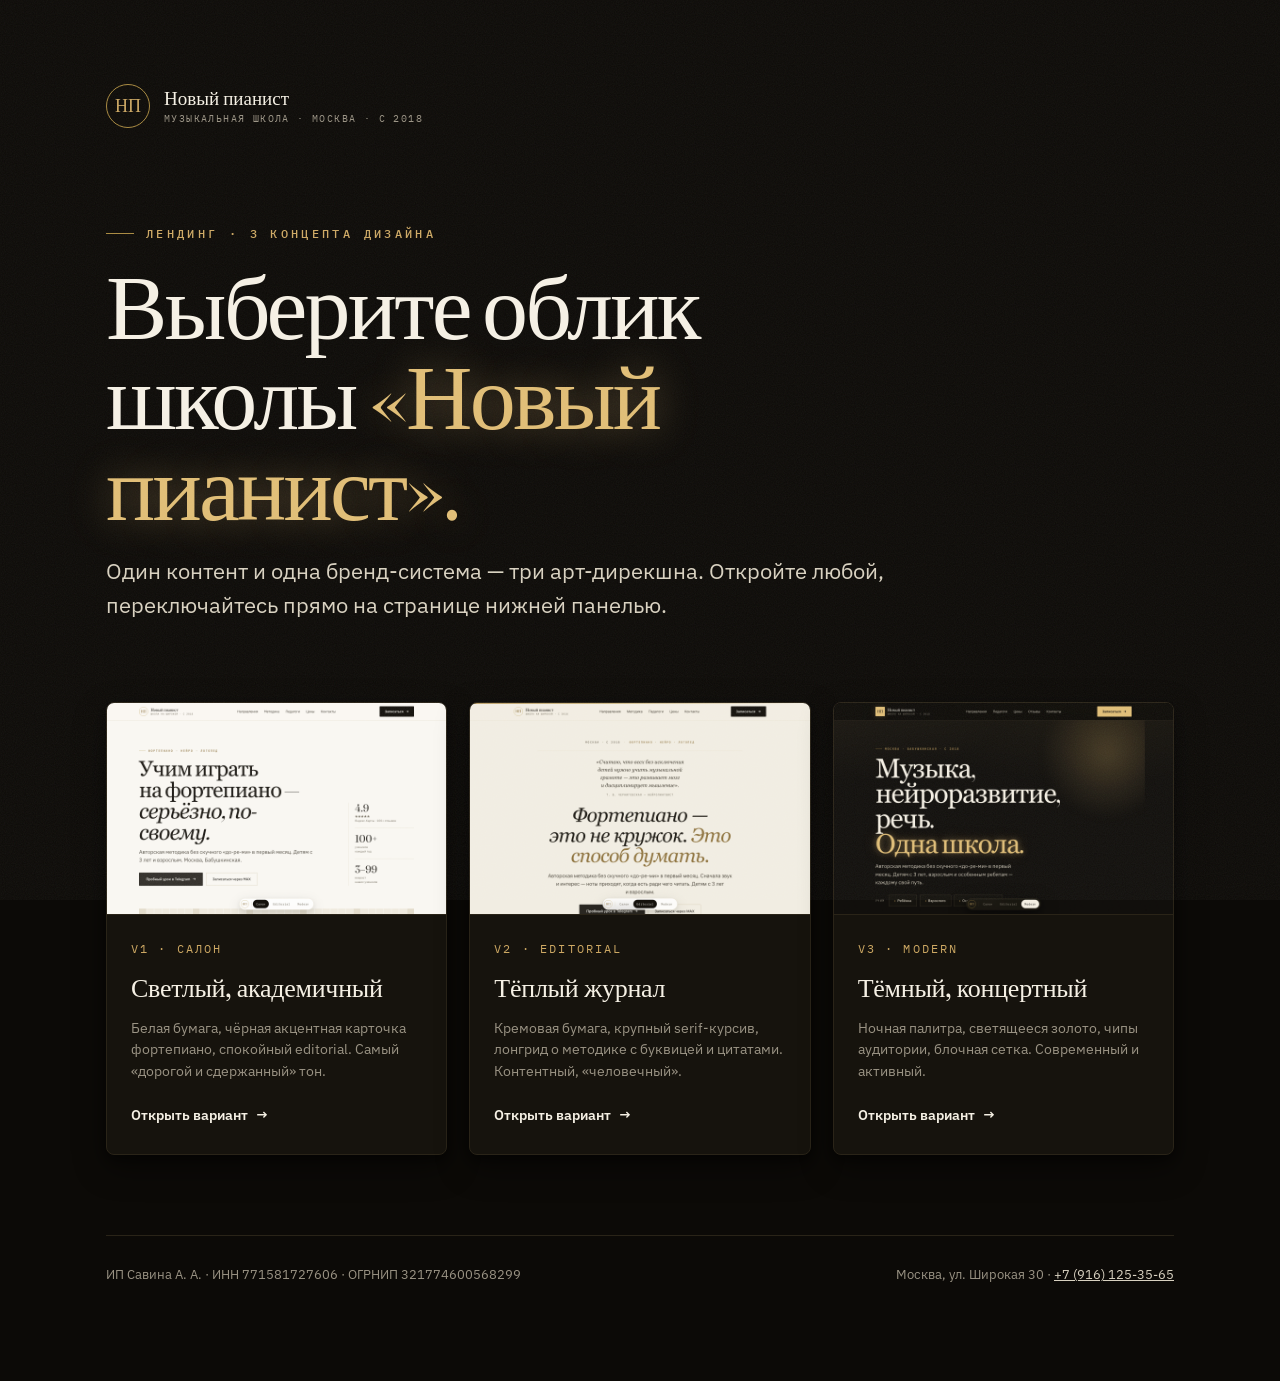
==== index.html @ da0b1c7b "Лендинг «Новый пианист» — демо 3 концептов (Салон / Editorial / Modern)" ====
<!doctype html>
<html lang="ru" data-theme="dark">
<head>
<meta charset="utf-8">
<meta name="viewport" content="width=device-width,initial-scale=1">
<title>Новый пианист — лендинг, 3 концепта дизайна</title>
<meta name="description" content="Демо лендинга музыкальной школы «Новый пианист»: три концепта на выбор — Салон, Editorial, Modern.">
<link rel="preconnect" href="https://fonts.googleapis.com">
<link rel="preconnect" href="https://fonts.gstatic.com" crossorigin>
<link rel="stylesheet" href="./prototypes/_shared/tokens.css">
<link rel="stylesheet" href="./prototypes/_shared/base.css">
<style>
  body { padding-bottom: 0; }
  .cover { max-width: 1180px; margin: 0 auto; padding: clamp(40px,7vw,84px) clamp(20px,5vw,56px) 96px; }
  .cover-head { display: flex; align-items: center; gap: 14px; margin-bottom: clamp(48px,8vw,96px); }
  .cover-mark { width: 44px; height: 44px; display: grid; place-items: center; flex: none; font-family: 'Fraunces', serif; font-weight: 500; font-size: 18px; color: var(--gold); border: 1px solid var(--gold-soft); border-radius: 50%; }
  .cover-brand { font-family: 'Fraunces', serif; font-size: 19px; line-height: 1.1; display: flex; flex-direction: column; }
  .cover-brand small { font-family: 'IBM Plex Mono', monospace; font-size: 10px; letter-spacing: .14em; text-transform: uppercase; color: var(--hint); margin-top: 4px; }
  .cover-hero { max-width: 820px; margin-bottom: clamp(48px,7vw,80px); }
  .cover-hero .h1 { margin-bottom: 22px; }
  .cover-hero .gold-glow { color: var(--gold-bright); text-shadow: 0 0 40px color-mix(in srgb, var(--gold-bright) 45%, transparent); }
  .cards { display: grid; grid-template-columns: repeat(3, 1fr); gap: 22px; }
  .vcard { display: flex; flex-direction: column; text-decoration: none; color: var(--fg); border: 1px solid var(--border); border-radius: 8px; overflow: hidden; background: var(--card); box-shadow: var(--shadow-md); transition: transform .3s cubic-bezier(.2,.8,.2,1), box-shadow .3s, border-color .3s; }
  .vcard:hover { transform: translateY(-8px); box-shadow: var(--shadow-lg); border-color: var(--gold-soft); }
  .vcard-shot { aspect-ratio: 16/10; overflow: hidden; border-bottom: 1px solid var(--border); background: var(--bg-deep); }
  .vcard-shot img { width: 100%; height: 100%; object-fit: cover; object-position: top center; display: block; transition: transform .5s cubic-bezier(.2,.8,.2,1); }
  .vcard:hover .vcard-shot img { transform: scale(1.04); }
  .vcard-body { padding: 24px 24px 26px; }
  .vcard-k { font-family: 'IBM Plex Mono', monospace; font-size: 12px; letter-spacing: .18em; text-transform: uppercase; color: var(--gold); }
  .vcard-name { font-family: 'Fraunces', serif; font-size: 26px; font-weight: 400; margin: 10px 0 8px; letter-spacing: -.01em; }
  .vcard-desc { font-size: 14px; color: var(--hint); line-height: 1.55; margin: 0 0 18px; min-height: 64px; }
  .vcard-go { display: inline-flex; align-items: center; gap: 8px; font-weight: 600; font-size: 14px; color: var(--fg); }
  .vcard:hover .vcard-go { color: var(--gold-bright); }
  .vcard-go::after { content: "→"; transition: transform .25s; }
  .vcard:hover .vcard-go::after { transform: translateX(5px); }
  .cover-foot { margin-top: clamp(48px,7vw,80px); padding-top: 28px; border-top: 1px solid var(--border); color: var(--hint); font-size: 12.5px; line-height: 1.7; display: flex; justify-content: space-between; gap: 24px; flex-wrap: wrap; }
  .cover-foot a { color: var(--fg-soft); }
  @media (max-width: 860px) { .cards { grid-template-columns: 1fr; max-width: 460px; } .vcard-desc { min-height: 0; } }
</style>
</head>
<body>
<main class="cover">
  <div class="cover-head">
    <span class="cover-mark">НП</span>
    <span class="cover-brand">Новый пианист<small>музыкальная школа · Москва · с 2018</small></span>
  </div>

  <header class="cover-hero">
    <div class="eyebrow reveal d1">Лендинг · 3 концепта дизайна</div>
    <h1 class="h1 reveal d2">Выберите облик<br>школы <span class="gold-glow">«Новый пианист».</span></h1>
    <p class="lede reveal d3">Один контент и одна бренд-система — три арт-дирекшна. Откройте любой, переключайтесь прямо на странице нижней панелью.</p>
  </header>

  <div class="cards">
    <a class="vcard reveal d3" href="./prototypes/v1-salon/index.html">
      <div class="vcard-shot"><img src="./cover/v1-salon.png" alt="Превью варианта Салон" loading="lazy"></div>
      <div class="vcard-body">
        <div class="vcard-k">V1 · Салон</div>
        <div class="vcard-name">Светлый, академичный</div>
        <p class="vcard-desc">Белая бумага, чёрная акцентная карточка фортепиано, спокойный editorial. Самый «дорогой и сдержанный» тон.</p>
        <span class="vcard-go">Открыть вариант</span>
      </div>
    </a>
    <a class="vcard reveal d4" href="./prototypes/v2-editorial/index.html">
      <div class="vcard-shot"><img src="./cover/v2-editorial.png" alt="Превью варианта Editorial" loading="lazy"></div>
      <div class="vcard-body">
        <div class="vcard-k">V2 · Editorial</div>
        <div class="vcard-name">Тёплый журнал</div>
        <p class="vcard-desc">Кремовая бумага, крупный serif-курсив, лонгрид о методике с буквицей и цитатами. Контентный, «человечный».</p>
        <span class="vcard-go">Открыть вариант</span>
      </div>
    </a>
    <a class="vcard reveal d5" href="./prototypes/v3-modern/index.html">
      <div class="vcard-shot"><img src="./cover/v3-modern.png" alt="Превью варианта Modern" loading="lazy"></div>
      <div class="vcard-body">
        <div class="vcard-k">V3 · Modern</div>
        <div class="vcard-name">Тёмный, концертный</div>
        <p class="vcard-desc">Ночная палитра, светящееся золото, чипы аудитории, блочная сетка. Современный и активный.</p>
        <span class="vcard-go">Открыть вариант</span>
      </div>
    </a>
  </div>

  <div class="cover-foot">
    <span>ИП Савина А. А. · ИНН 771581727606 · ОГРНИП 321774600568299</span>
    <span>Москва, ул. Широкая 30 · <a href="tel:+79161253565">+7 (916) 125-35-65</a></span>
  </div>
</main>
</body>
</html>
---- prototypes/_shared/tokens.css ----
:root, :root[data-theme="light"] {
  color-scheme: light;
  --bg: #fbf9f4;
  --bg-deep: #f3efe4;
  --fg: #14110c;
  --fg-soft: #3a352b;
  --hint: #6a6354;
  --hint-dim: #8a8273;
  --card: #ffffff;
  --card-warm: #f6f1e6;
  --card-rule: #e8e0cd;
  --border: #e4dcc8;
  --sep: #c9bd9c;
  --gold: #8a6d36;
  --gold-bright: #b08c44;
  --gold-soft: #c2a868;
  --ink: #14110c;
  --danger: #b23a2e;
  --ok: #2e7d32;
  --shadow-sm: 0 1px 2px rgba(20,17,12,.04), 0 2px 8px rgba(20,17,12,.04);
  --shadow-md: 0 4px 12px rgba(20,17,12,.06), 0 12px 32px rgba(20,17,12,.08);
  --shadow-lg: 0 20px 60px rgba(20,17,12,.12), 0 8px 24px rgba(20,17,12,.08);
  --grain-opacity: 0.035;
}
:root[data-theme="dark"] {
  color-scheme: dark;
  --bg: #0c0a07;
  --bg-deep: #070503;
  --fg: #f5f0e4;
  --fg-soft: #d8d1c0;
  --hint: #9a9384;
  --hint-dim: #6f6859;
  --card: #16130d;
  --card-warm: #1c1810;
  --card-rule: #2a2418;
  --border: #2a2418;
  --sep: #4a4131;
  --gold: #cda863;
  --gold-bright: #e0bd75;
  --gold-soft: #a8893f;
  --ink: #0c0a07;
  --shadow-sm: 0 1px 2px rgba(0,0,0,.3), 0 2px 8px rgba(0,0,0,.3);
  --shadow-md: 0 4px 12px rgba(0,0,0,.4), 0 12px 32px rgba(0,0,0,.45);
  --shadow-lg: 0 24px 70px rgba(0,0,0,.6), 0 8px 24px rgba(0,0,0,.5);
  --grain-opacity: 0.06;
}
---- prototypes/_shared/base.css ----
@import url('https://fonts.googleapis.com/css2?family=Fraunces:ital,opsz,wght@0,9..144,300;0,9..144,400;0,9..144,500;0,9..144,600;1,9..144,400;1,9..144,500&family=IBM+Plex+Sans:wght@400;500;600;700&family=IBM+Plex+Mono:wght@400;500&display=swap');

*, *::before, *::after { box-sizing: border-box; }
html { scroll-behavior: smooth; -webkit-text-size-adjust: 100%; }
html, body { margin: 0; padding: 0; }
body {
  background: var(--bg);
  color: var(--fg);
  font-family: 'IBM Plex Sans', system-ui, sans-serif;
  font-size: 17px; line-height: 1.6;
  font-variant-numeric: tabular-nums lining-nums;
  -webkit-font-smoothing: antialiased;
  -moz-osx-font-smoothing: grayscale;
  text-rendering: optimizeLegibility;
  overflow-x: hidden;
  padding-bottom: 88px; /* clearance for floating .vswitch */
}

/* ---- film grain overlay (atmosphere) ---- */
body::after {
  content: ""; position: fixed; inset: 0; z-index: 9999; pointer-events: none;
  opacity: var(--grain-opacity);
  background-image: url("data:image/svg+xml,%3Csvg xmlns='http://www.w3.org/2000/svg' width='160' height='160'%3E%3Cfilter id='n'%3E%3CfeTurbulence type='fractalNoise' baseFrequency='0.9' numOctaves='3' stitchTiles='stitch'/%3E%3C/filter%3E%3Crect width='100%25' height='100%25' filter='url(%23n)'/%3E%3C/svg%3E");
  mix-blend-mode: multiply;
}
:root[data-theme="dark"] body::after { mix-blend-mode: screen; }

/* ---- type scale ---- */
.h1 {
  font-family: 'Fraunces', Georgia, serif; font-weight: 400;
  font-size: clamp(44px, 8vw, 92px); line-height: 0.98; letter-spacing: -0.03em;
  margin: 0 0 18px; font-variation-settings: "opsz" 144;
}
.h1 em { font-style: italic; font-weight: 500; }
.h2 {
  font-family: 'Fraunces', Georgia, serif; font-weight: 400;
  font-size: clamp(28px, 4vw, 44px); line-height: 1.06; letter-spacing: -0.02em;
  margin: 0 0 16px; font-variation-settings: "opsz" 72;
}
.h3 { font-size: 19px; font-weight: 600; margin: 0 0 8px; letter-spacing: -0.01em; }
.eyebrow {
  font-family: 'IBM Plex Mono', monospace; font-size: 12px; font-weight: 500;
  letter-spacing: 0.28em; text-transform: uppercase; color: var(--gold);
  margin-bottom: 18px; display: flex; align-items: center; gap: 12px;
}
.eyebrow::before {
  content: ""; width: 28px; height: 1px; background: var(--gold-soft); display: inline-block;
}
.h1-rule { height: 2px; width: 64px; background: linear-gradient(90deg, var(--gold-bright), transparent); margin: 0 0 26px; }
.section-label {
  font-family: 'IBM Plex Mono', monospace; font-size: 12px; font-weight: 500;
  letter-spacing: 0.26em; text-transform: uppercase; color: var(--gold);
}
.hint { color: var(--hint); }
.lede { font-size: clamp(18px, 2.2vw, 22px); line-height: 1.55; color: var(--fg-soft); font-weight: 400; }

.section { padding: clamp(64px, 11vw, 140px) clamp(20px, 5vw, 56px); max-width: 1280px; margin: 0 auto; }
.section-head { margin-bottom: 28px; }

/* ---- buttons ---- */
.cta-primary {
  position: relative; display: inline-flex; align-items: center; gap: 10px;
  padding: 16px 30px; background: var(--fg); color: var(--bg);
  text-decoration: none; font-weight: 600; font-size: 15px; letter-spacing: 0.01em;
  border-radius: 2px; overflow: hidden; transition: transform .25s cubic-bezier(.2,.8,.2,1), box-shadow .25s;
  box-shadow: var(--shadow-sm);
}
.cta-primary::after {
  content: "→"; transition: transform .25s cubic-bezier(.2,.8,.2,1);
}
.cta-primary:hover { transform: translateY(-2px); box-shadow: var(--shadow-md); }
.cta-primary:hover::after { transform: translateX(4px); }
.cta-secondary {
  display: inline-flex; align-items: center; gap: 8px;
  padding: 15px 26px; border: 1px solid var(--sep); color: var(--fg);
  text-decoration: none; font-weight: 500; font-size: 15px; border-radius: 2px;
  transition: border-color .25s, color .25s, background .25s;
}
.cta-secondary:hover { border-color: var(--gold); color: var(--gold); }

/* ---- reveal-on-load (staggered) ---- */
@keyframes rise { from { opacity: 0; transform: translateY(22px); } to { opacity: 1; transform: none; } }
.reveal { opacity: 0; animation: rise .9s cubic-bezier(.2,.8,.2,1) forwards; }
.reveal.d1 { animation-delay: .08s; }
.reveal.d2 { animation-delay: .18s; }
.reveal.d3 { animation-delay: .30s; }
.reveal.d4 { animation-delay: .44s; }
.reveal.d5 { animation-delay: .58s; }
@media (prefers-reduced-motion: reduce) {
  .reveal { animation: none; opacity: 1; }
  html { scroll-behavior: auto; }
}

/* ---- shared monogram (no real headshots in assets) ---- */
.teacher-mono {
  display: flex; align-items: center; justify-content: center; width: 100%; height: 100%;
  font-family: 'Fraunces', Georgia, serif; font-weight: 400; font-size: clamp(34px, 5vw, 52px);
  color: var(--gold); background:
    radial-gradient(120% 120% at 30% 20%, var(--card-warm), var(--bg-deep));
  letter-spacing: 0.04em; position: relative;
}
.teacher-mono::after {
  content: ""; position: absolute; inset: 0;
  background-image: repeating-linear-gradient(var(--card-rule) 0 1px, transparent 1px 9px);
  opacity: .35; mix-blend-mode: multiply;
}
:root[data-theme="dark"] .teacher-mono::after { mix-blend-mode: screen; opacity:.18; }
.teacher-photo:has(.teacher-mono), .founder-photo:has(.teacher-mono) { filter: none; }

/* keyboard motif divider */
.keys-rule { height: 26px; display: flex; gap: 2px; opacity: .5; }
.keys-rule i { flex: 1; background: var(--border); border-radius: 0 0 2px 2px; }
.keys-rule i:nth-child(7n+1) { background: var(--sep); }

/* ---- floating variant switcher (demo) ---- */
.vswitch {
  position: fixed; left: 50%; bottom: 22px; transform: translateX(-50%);
  z-index: 9000; display: flex; align-items: center; gap: 4px;
  padding: 6px; border-radius: 999px;
  background: color-mix(in srgb, var(--card) 88%, transparent);
  border: 1px solid var(--border); box-shadow: var(--shadow-lg);
  backdrop-filter: saturate(1.3) blur(16px);
  font-family: 'IBM Plex Mono', monospace; font-size: 12.5px;
}
.vswitch a {
  display: inline-flex; align-items: center; gap: 6px;
  padding: 8px 14px; border-radius: 999px; text-decoration: none;
  color: var(--hint); letter-spacing: .04em; transition: color .2s, background .2s;
  white-space: nowrap;
}
.vswitch a:hover { color: var(--fg); }
.vswitch a[aria-current="page"] { background: var(--fg); color: var(--bg); }
.vswitch-home {
  width: 34px; height: 34px; padding: 0 !important; justify-content: center;
  font-family: 'Fraunces', serif; color: var(--gold) !important;
  border: 1px solid var(--gold-soft); margin-right: 4px;
}
.vswitch-home:hover { background: var(--gold); color: var(--bg) !important; }
.vswitch-sep { width: 1px; height: 20px; background: var(--border); margin: 0 2px; }
@media (max-width: 560px) {
  .vswitch { font-size: 11.5px; gap: 2px; padding: 5px; }
  .vswitch a { padding: 7px 10px; }
}

@media (max-width: 768px) {
  body { font-size: 16px; }
  .eyebrow::before { width: 18px; }
}
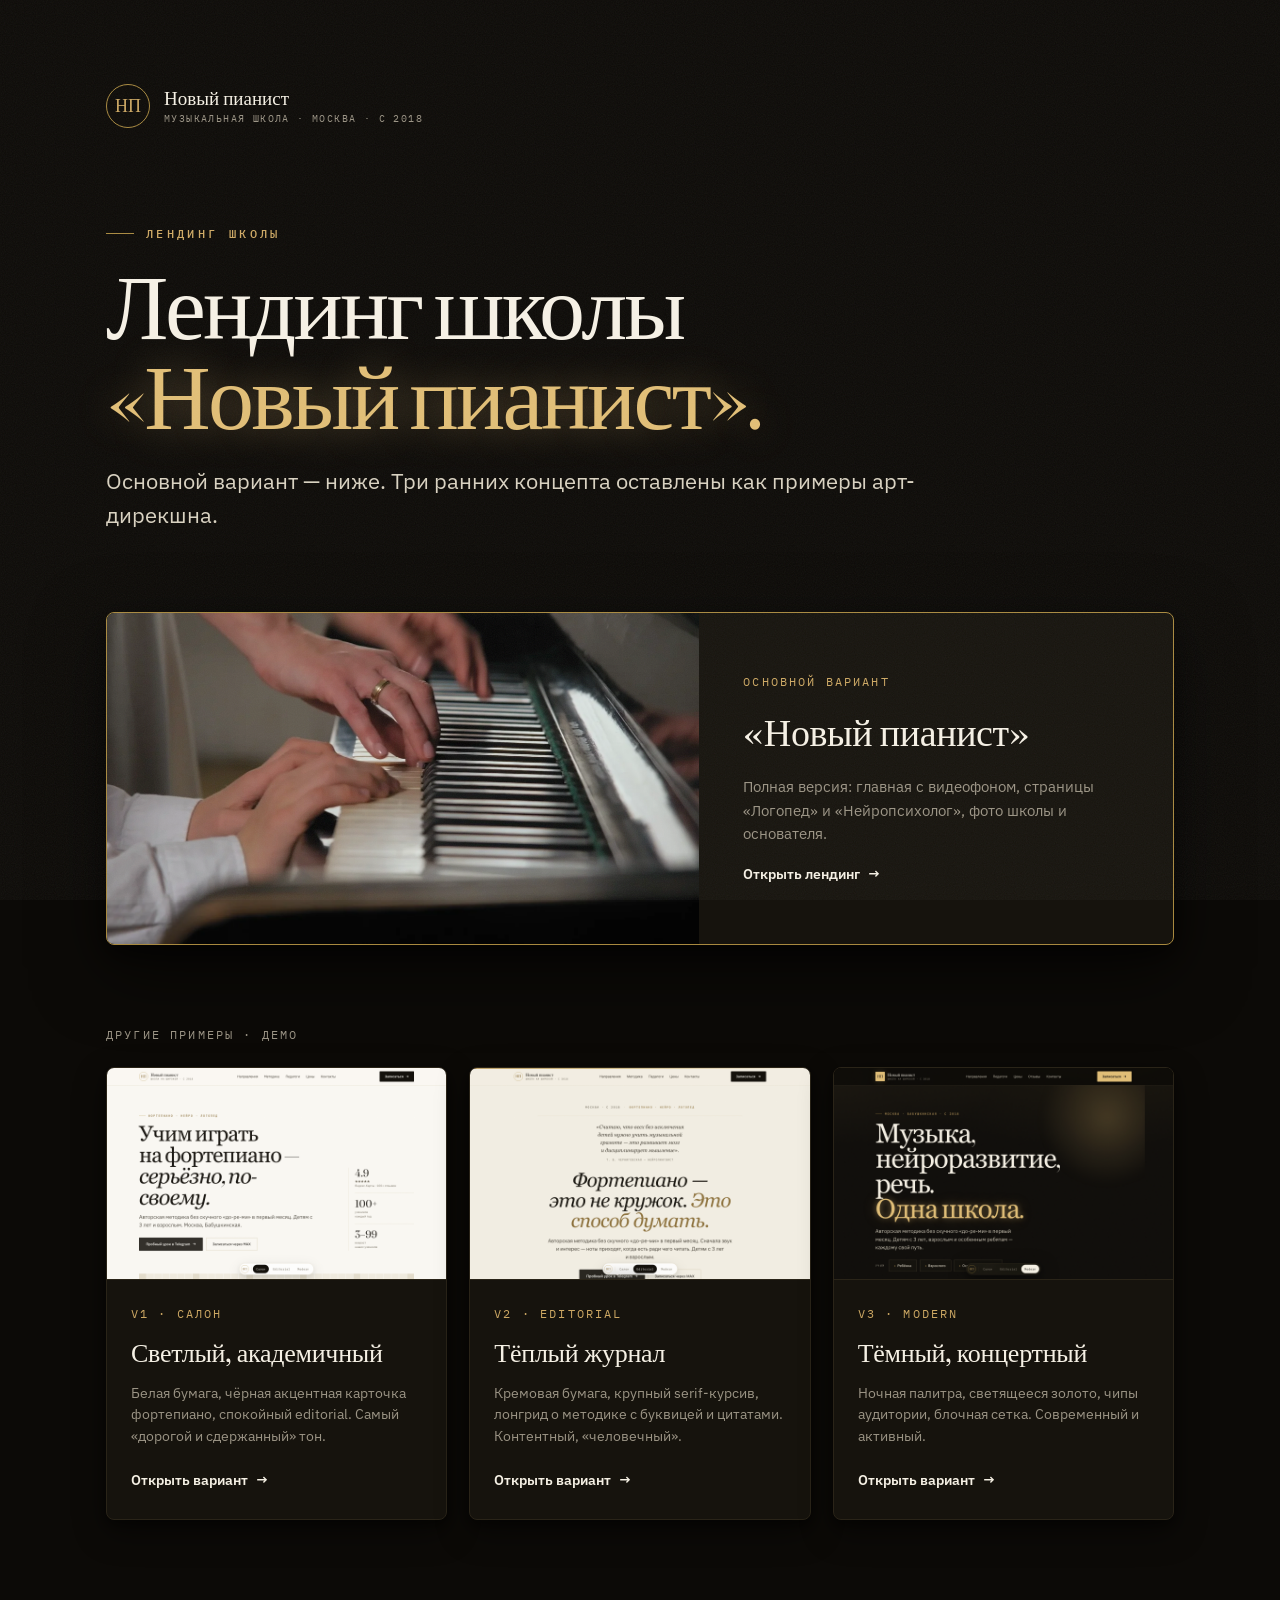
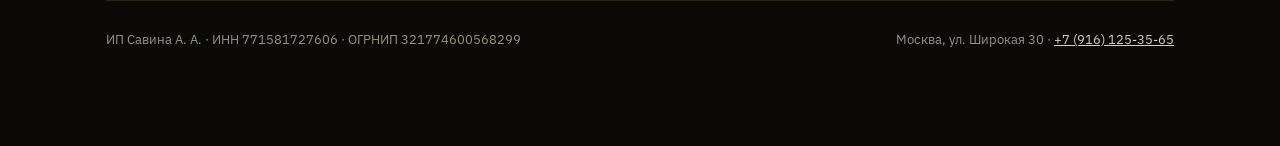
==== commit bb77f544: "Piano landing as primary variant at /piano/, chooser reworked (main card + demo section)" ====
--- a/index.html
+++ b/index.html
@@ -3,8 +3,8 @@
 <head>
 <meta charset="utf-8">
 <meta name="viewport" content="width=device-width,initial-scale=1">
-<title>Новый пианист — лендинг, 3 концепта дизайна</title>
-<meta name="description" content="Демо лендинга музыкальной школы «Новый пианист»: три концепта на выбор — Салон, Editorial, Modern.">
+<title>Новый пианист — лендинг школы</title>
+<meta name="description" content="Лендинг музыкальной школы «Новый пианист»: основной вариант + три демо-концепта (Салон, Editorial, Modern).">
 <link rel="preconnect" href="https://fonts.googleapis.com">
 <link rel="preconnect" href="https://fonts.gstatic.com" crossorigin>
 <link rel="stylesheet" href="./prototypes/_shared/tokens.css">
@@ -19,6 +19,18 @@
   .cover-hero { max-width: 820px; margin-bottom: clamp(48px,7vw,80px); }
   .cover-hero .h1 { margin-bottom: 22px; }
   .cover-hero .gold-glow { color: var(--gold-bright); text-shadow: 0 0 40px color-mix(in srgb, var(--gold-bright) 45%, transparent); }
+  .vmain { display: grid; grid-template-columns: 1.25fr 1fr; text-decoration: none; color: var(--fg); border: 1px solid var(--gold-soft); border-radius: 8px; overflow: hidden; background: var(--card); box-shadow: var(--shadow-lg); transition: transform .3s cubic-bezier(.2,.8,.2,1), box-shadow .3s, border-color .3s; margin-bottom: clamp(48px,7vw,80px); }
+  .vmain:hover { transform: translateY(-8px); border-color: var(--gold); }
+  .vmain-shot { overflow: hidden; background: var(--bg-deep); min-height: 280px; }
+  .vmain-shot img { width: 100%; height: 100%; object-fit: cover; object-position: center; display: block; transition: transform .5s cubic-bezier(.2,.8,.2,1); }
+  .vmain:hover .vmain-shot img { transform: scale(1.04); }
+  .vmain-body { padding: clamp(28px,4vw,44px); display: flex; flex-direction: column; justify-content: center; }
+  .vmain-name { font-family: 'Fraunces', serif; font-size: clamp(28px,3.4vw,38px); font-weight: 400; margin: 12px 0 12px; letter-spacing: -.01em; }
+  .vmain .vcard-desc { min-height: 0; font-size: 15px; }
+  .vmain:hover .vcard-go { color: var(--gold-bright); }
+  .vmain:hover .vcard-go::after { transform: translateX(5px); }
+  .others-label { font-family: 'IBM Plex Mono', monospace; font-size: 12px; letter-spacing: .18em; text-transform: uppercase; color: var(--hint); margin-bottom: 22px; }
+  @media (max-width: 860px) { .vmain { grid-template-columns: 1fr; } .vmain-shot { aspect-ratio: 16/10; min-height: 0; } }
   .cards { display: grid; grid-template-columns: repeat(3, 1fr); gap: 22px; }
   .vcard { display: flex; flex-direction: column; text-decoration: none; color: var(--fg); border: 1px solid var(--border); border-radius: 8px; overflow: hidden; background: var(--card); box-shadow: var(--shadow-md); transition: transform .3s cubic-bezier(.2,.8,.2,1), box-shadow .3s, border-color .3s; }
   .vcard:hover { transform: translateY(-8px); box-shadow: var(--shadow-lg); border-color: var(--gold-soft); }
@@ -46,11 +58,22 @@
   </div>
 
   <header class="cover-hero">
-    <div class="eyebrow reveal d1">Лендинг · 3 концепта дизайна</div>
-    <h1 class="h1 reveal d2">Выберите облик<br>школы <span class="gold-glow">«Новый пианист».</span></h1>
-    <p class="lede reveal d3">Один контент и одна бренд-система — три арт-дирекшна. Откройте любой, переключайтесь прямо на странице нижней панелью.</p>
+    <div class="eyebrow reveal d1">Лендинг школы</div>
+    <h1 class="h1 reveal d2">Лендинг школы <span class="gold-glow">«Новый пианист».</span></h1>
+    <p class="lede reveal d3">Основной вариант — ниже. Три ранних концепта оставлены как примеры арт-дирекшна.</p>
   </header>
 
+  <a class="vmain reveal d3" href="./piano/index.html">
+    <div class="vmain-shot"><img src="./piano/assets/hero-keys.webp" alt="Превью основного лендинга" loading="lazy"></div>
+    <div class="vmain-body">
+      <div class="vcard-k">Основной вариант</div>
+      <div class="vmain-name">«Новый пианист»</div>
+      <p class="vcard-desc">Полная версия: главная с видеофоном, страницы «Логопед» и «Нейропсихолог», фото школы и основателя.</p>
+      <span class="vcard-go">Открыть лендинг</span>
+    </div>
+  </a>
+
+  <div class="others-label reveal d4">Другие примеры · демо</div>
   <div class="cards">
     <a class="vcard reveal d3" href="./prototypes/v1-salon/index.html">
       <div class="vcard-shot"><img src="./cover/v1-salon.png" alt="Превью варианта Салон" loading="lazy"></div>
--- a/prototypes/_shared/base.css
+++ b/prototypes/_shared/base.css
@@ -107,6 +107,25 @@
 :root[data-theme="dark"] .teacher-mono::after { mix-blend-mode: screen; opacity:.18; }
 .teacher-photo:has(.teacher-mono), .founder-photo:has(.teacher-mono) { filter: none; }
 
+/* responsive video embed (VK) */
+.video-embed {
+  position: relative; aspect-ratio: 16 / 9; margin-top: 28px;
+  border-radius: 8px; overflow: hidden; border: 1px solid var(--border);
+  box-shadow: var(--shadow-md); background: var(--bg-deep);
+}
+.video-embed iframe { position: absolute; inset: 0; width: 100%; height: 100%; border: 0; }
+
+/* ---- hero background video (VK iframe, cover-scaled) ---- */
+.hero { position: relative; isolation: isolate; }
+.hero > *:not(.hero-bg) { position: relative; z-index: 2; }
+.hero-bg { position: absolute; inset: 0; z-index: 0; overflow: hidden; pointer-events: none; background: var(--bg-deep); }
+.hero-bg iframe {
+  position: absolute; top: 50%; left: 50%; transform: translate(-50%, -50%);
+  width: max(100%, 177.78vh); height: max(100%, 56.25vw); border: 0;
+}
+/* legibility scrim — defined per variant via .hero-bg::after */
+.hero-bg::after { content: ""; position: absolute; inset: 0; z-index: 1; }
+
 /* keyboard motif divider */
 .keys-rule { height: 26px; display: flex; gap: 2px; opacity: .5; }
 .keys-rule i { flex: 1; background: var(--border); border-radius: 0 0 2px 2px; }
